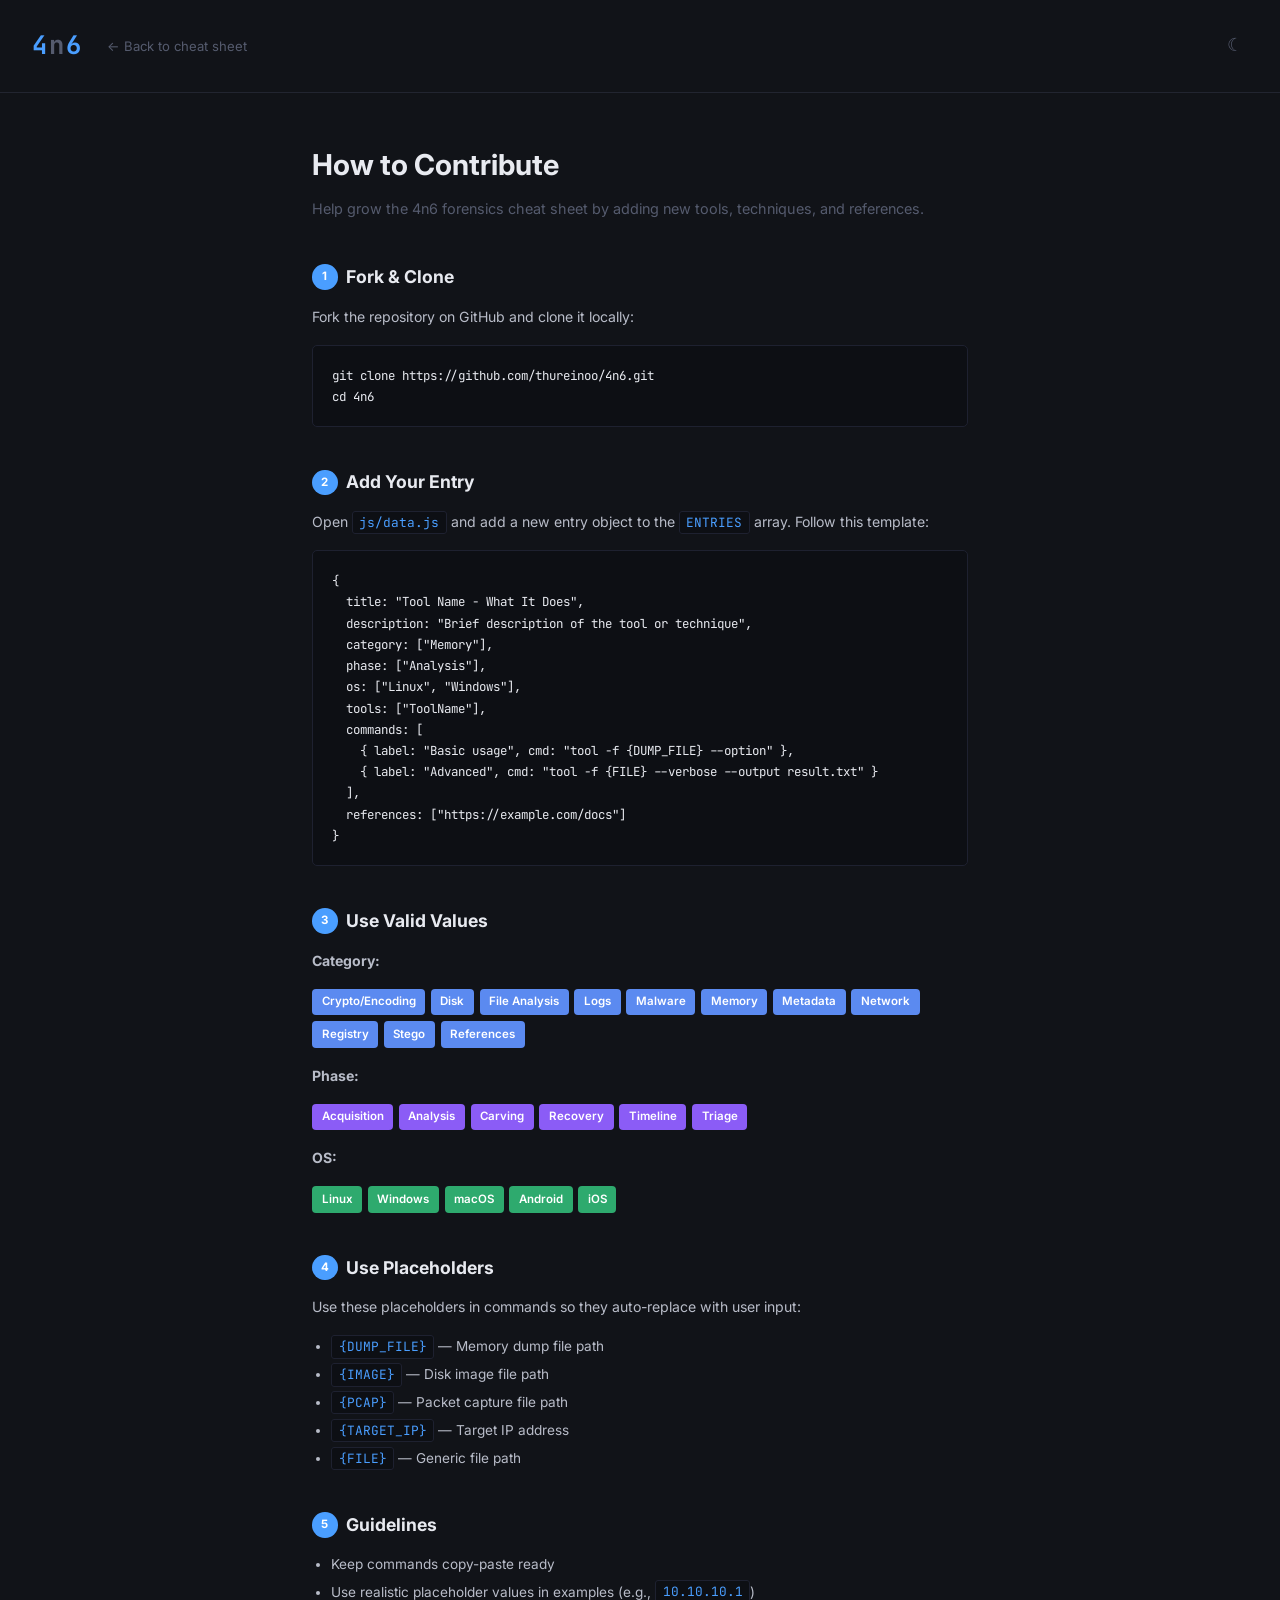
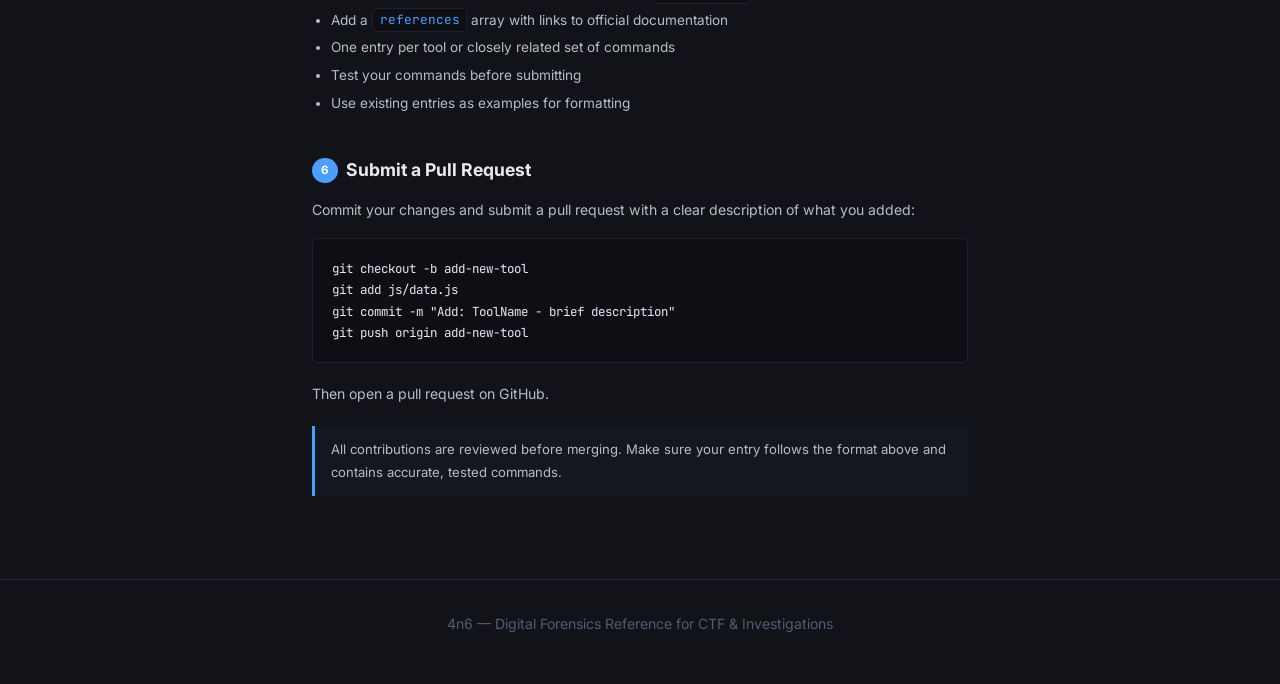
==== contribute.html @ f34f19ec "Initial commit: 4n6 forensics cheat sheet" ====
<!DOCTYPE html>
<html lang="en">
<head>
  <meta charset="UTF-8">
  <meta name="viewport" content="width=device-width, initial-scale=1.0">
  <title>Contribute — 4n6</title>
  <link rel="preconnect" href="https://fonts.googleapis.com">
  <link href="https://fonts.googleapis.com/css2?family=JetBrains+Mono:wght@400;600&family=Inter:wght@400;500;600;700&display=swap" rel="stylesheet">
  <style>
    :root {
      --bg: #111318;
      --bg-card: #15171e;
      --text: #b8bcc8;
      --text-dim: #555b6e;
      --text-bright: #e8eaf0;
      --accent: #4a9eff;
      --border: #222530;
      --code-bg: #0d0f14;
      --code-border: #1e2130;
      --mono: 'JetBrains Mono', 'Fira Code', 'Consolas', monospace;
      --sans: 'Inter', -apple-system, BlinkMacSystemFont, 'Segoe UI', sans-serif;
    }

    [data-theme="light"] {
      --bg: #f8f9fb;
      --bg-card: #fff;
      --text: #444a5a;
      --text-dim: #9298a8;
      --text-bright: #1a1e2a;
      --accent: #2a7de1;
      --border: #e8eaef;
      --code-bg: #f4f5f8;
      --code-border: #e4e6ec;
    }

    *, *::before, *::after { box-sizing: border-box; margin: 0; padding: 0; }

    body {
      font-family: var(--sans);
      background: var(--bg);
      color: var(--text);
      line-height: 1.7;
      min-height: 100vh;
    }

    ::selection { background: var(--accent); color: #fff; }
    a { color: var(--accent); text-decoration: none; }
    a:hover { text-decoration: underline; }

    .header {
      border-bottom: 1px solid var(--border);
      padding: 1.5rem 2rem;
      display: flex;
      align-items: center;
      justify-content: space-between;
    }

    .header-left {
      display: flex;
      align-items: center;
      gap: 1.5rem;
    }

    .logo {
      font-family: var(--mono);
      font-size: 1.6rem;
      font-weight: 700;
      color: var(--accent);
      letter-spacing: 2px;
      text-decoration: none;
    }

    .logo:hover { text-decoration: none; }
    .logo span { color: var(--text-dim); }

    .back-link {
      font-size: 0.82rem;
      color: var(--text-dim);
    }

    .theme-btn {
      background: none;
      border: none;
      color: var(--text-dim);
      font-size: 1.1rem;
      cursor: pointer;
      padding: 0.3rem;
    }

    .theme-btn:hover { color: var(--accent); }

    .container {
      max-width: 720px;
      margin: 0 auto;
      padding: 3rem 2rem 4rem;
    }

    h1 {
      font-size: 1.8rem;
      font-weight: 700;
      color: var(--text-bright);
      margin-bottom: 0.5rem;
    }

    .subtitle {
      font-size: 0.9rem;
      color: var(--text-dim);
      margin-bottom: 2.5rem;
    }

    h2 {
      font-size: 1.1rem;
      font-weight: 700;
      color: var(--text-bright);
      margin-top: 2.5rem;
      margin-bottom: 0.8rem;
      display: flex;
      align-items: center;
      gap: 0.5rem;
    }

    h2 .step {
      background: var(--accent);
      color: #fff;
      font-size: 0.72rem;
      font-weight: 700;
      width: 1.6rem;
      height: 1.6rem;
      border-radius: 50%;
      display: flex;
      align-items: center;
      justify-content: center;
      flex-shrink: 0;
    }

    p {
      margin-bottom: 1rem;
      font-size: 0.88rem;
    }

    code {
      font-family: var(--mono);
      font-size: 0.8rem;
      background: var(--code-bg);
      border: 1px solid var(--code-border);
      padding: 0.15rem 0.4rem;
      border-radius: 3px;
      color: var(--accent);
    }

    pre {
      background: var(--code-bg);
      border: 1px solid var(--code-border);
      border-radius: 5px;
      padding: 1.2rem;
      overflow-x: auto;
      margin-bottom: 1.2rem;
      font-family: var(--mono);
      font-size: 0.78rem;
      line-height: 1.7;
      color: var(--text-bright);
    }

    ul {
      margin-bottom: 1rem;
      padding-left: 1.2rem;
    }

    li {
      font-size: 0.85rem;
      margin-bottom: 0.3rem;
    }

    .values-grid {
      display: flex;
      flex-wrap: wrap;
      gap: 0.35rem;
      margin-bottom: 1rem;
    }

    .val {
      font-size: 0.72rem;
      font-weight: 600;
      padding: 0.22rem 0.6rem;
      border-radius: 4px;
      color: #fff;
    }

    .val-cat { background: #5b8af0; }
    .val-phase { background: #8b5cf6; }
    .val-os { background: #2eaa6e; }

    .note {
      background: var(--bg-card);
      border-left: 3px solid var(--accent);
      padding: 0.8rem 1rem;
      margin: 1.2rem 0;
      font-size: 0.82rem;
      border-radius: 0 4px 4px 0;
    }

    .footer {
      text-align: center;
      padding: 2rem;
      color: var(--text-dim);
      font-size: 0.7rem;
      border-top: 1px solid var(--border);
    }

    ::-webkit-scrollbar { width: 0; }

    @media (max-width: 600px) {
      .container { padding: 2rem 1rem; }
      h1 { font-size: 1.4rem; }
    }
  </style>
</head>
<body>

  <div class="header">
    <div class="header-left">
      <a href="index.html" class="logo">4<span>n</span>6</a>
      <a href="index.html" class="back-link">&larr; Back to cheat sheet</a>
    </div>
    <button class="theme-btn" id="theme-switch" title="Toggle theme">
      <span id="toggle-icon">&#9790;</span>
    </button>
  </div>

  <div class="container">
    <h1>How to Contribute</h1>
    <p class="subtitle">Help grow the 4n6 forensics cheat sheet by adding new tools, techniques, and references.</p>

    <h2><span class="step">1</span> Fork & Clone</h2>
    <p>Fork the repository on GitHub and clone it locally:</p>
    <pre>git clone https://github.com/thureinoo/4n6.git
cd 4n6</pre>

    <h2><span class="step">2</span> Add Your Entry</h2>
    <p>Open <code>js/data.js</code> and add a new entry object to the <code>ENTRIES</code> array. Follow this template:</p>
    <pre>{
  title: "Tool Name - What It Does",
  description: "Brief description of the tool or technique",
  category: ["Memory"],
  phase: ["Analysis"],
  os: ["Linux", "Windows"],
  tools: ["ToolName"],
  commands: [
    { label: "Basic usage", cmd: "tool -f {DUMP_FILE} --option" },
    { label: "Advanced", cmd: "tool -f {FILE} --verbose --output result.txt" }
  ],
  references: ["https://example.com/docs"]
}</pre>

    <h2><span class="step">3</span> Use Valid Values</h2>
    <p><strong>Category:</strong></p>
    <div class="values-grid">
      <span class="val val-cat">Crypto/Encoding</span>
      <span class="val val-cat">Disk</span>
      <span class="val val-cat">File Analysis</span>
      <span class="val val-cat">Logs</span>
      <span class="val val-cat">Malware</span>
      <span class="val val-cat">Memory</span>
      <span class="val val-cat">Metadata</span>
      <span class="val val-cat">Network</span>
      <span class="val val-cat">Registry</span>
      <span class="val val-cat">Stego</span>
      <span class="val val-cat">References</span>
    </div>

    <p><strong>Phase:</strong></p>
    <div class="values-grid">
      <span class="val val-phase">Acquisition</span>
      <span class="val val-phase">Analysis</span>
      <span class="val val-phase">Carving</span>
      <span class="val val-phase">Recovery</span>
      <span class="val val-phase">Timeline</span>
      <span class="val val-phase">Triage</span>
    </div>

    <p><strong>OS:</strong></p>
    <div class="values-grid">
      <span class="val val-os">Linux</span>
      <span class="val val-os">Windows</span>
      <span class="val val-os">macOS</span>
      <span class="val val-os">Android</span>
      <span class="val val-os">iOS</span>
    </div>

    <h2><span class="step">4</span> Use Placeholders</h2>
    <p>Use these placeholders in commands so they auto-replace with user input:</p>
    <ul>
      <li><code>{DUMP_FILE}</code> &mdash; Memory dump file path</li>
      <li><code>{IMAGE}</code> &mdash; Disk image file path</li>
      <li><code>{PCAP}</code> &mdash; Packet capture file path</li>
      <li><code>{TARGET_IP}</code> &mdash; Target IP address</li>
      <li><code>{FILE}</code> &mdash; Generic file path</li>
    </ul>

    <h2><span class="step">5</span> Guidelines</h2>
    <ul>
      <li>Keep commands copy-paste ready</li>
      <li>Use realistic placeholder values in examples (e.g., <code>10.10.10.1</code>)</li>
      <li>Add a <code>references</code> array with links to official documentation</li>
      <li>One entry per tool or closely related set of commands</li>
      <li>Test your commands before submitting</li>
      <li>Use existing entries as examples for formatting</li>
    </ul>

    <h2><span class="step">6</span> Submit a Pull Request</h2>
    <p>Commit your changes and submit a pull request with a clear description of what you added:</p>
    <pre>git checkout -b add-new-tool
git add js/data.js
git commit -m "Add: ToolName - brief description"
git push origin add-new-tool</pre>
    <p>Then open a pull request on GitHub.</p>

    <div class="note">
      All contributions are reviewed before merging. Make sure your entry follows the format above and contains accurate, tested commands.
    </div>
  </div>

  <div class="footer">
    <p>4n6 &mdash; Digital Forensics Reference for CTF & Investigations</p>
  </div>

  <script>
    const saved = localStorage.getItem("4n6-theme");
    const btn = document.getElementById("theme-switch");
    const icon = document.getElementById("toggle-icon");
    if (saved === "light") {
      document.documentElement.setAttribute("data-theme", "light");
      icon.innerHTML = "&#9788;";
    }
    btn.addEventListener("click", () => {
      const isLight = document.documentElement.getAttribute("data-theme") === "light";
      if (isLight) {
        document.documentElement.removeAttribute("data-theme");
        localStorage.setItem("4n6-theme", "dark");
        icon.innerHTML = "&#9790;";
      } else {
        document.documentElement.setAttribute("data-theme", "light");
        localStorage.setItem("4n6-theme", "light");
        icon.innerHTML = "&#9788;";
      }
    });
  </script>
</body>
</html>
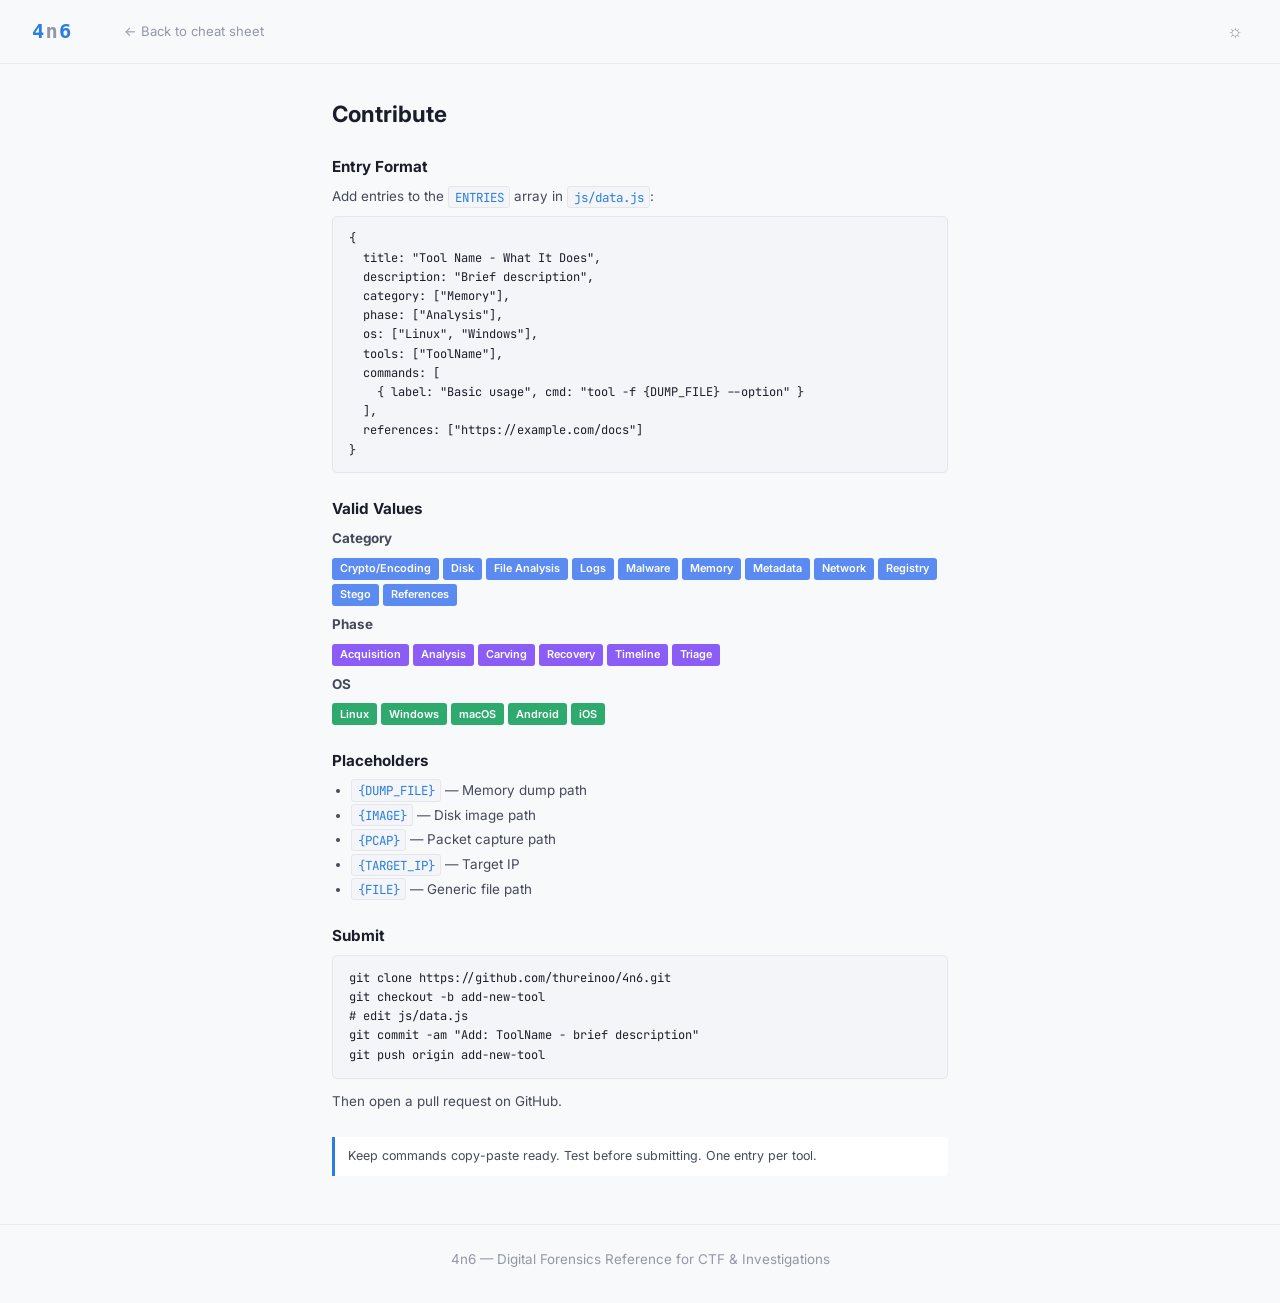
==== commit 22513cbd: "update" ====
--- a/contribute.html
+++ b/contribute.html
@@ -4,10 +4,25 @@
   <meta charset="UTF-8">
   <meta name="viewport" content="width=device-width, initial-scale=1.0">
   <title>Contribute — 4n6</title>
+  <link rel="icon" type="image/svg+xml" href="assets/favicon.svg">
   <link rel="preconnect" href="https://fonts.googleapis.com">
   <link href="https://fonts.googleapis.com/css2?family=JetBrains+Mono:wght@400;600&family=Inter:wght@400;500;600;700&display=swap" rel="stylesheet">
   <style>
     :root {
+      --bg: #f8f9fb;
+      --bg-card: #fff;
+      --text: #444a5a;
+      --text-dim: #9298a8;
+      --text-bright: #1a1e2a;
+      --accent: #2a7de1;
+      --border: #e8eaef;
+      --code-bg: #f4f5f8;
+      --code-border: #e4e6ec;
+      --mono: 'JetBrains Mono', 'Fira Code', 'Consolas', monospace;
+      --sans: 'Inter', -apple-system, BlinkMacSystemFont, 'Segoe UI', sans-serif;
+    }
+
+    [data-theme="dark"] {
       --bg: #111318;
       --bg-card: #15171e;
       --text: #b8bcc8;
@@ -17,20 +32,6 @@
       --border: #222530;
       --code-bg: #0d0f14;
       --code-border: #1e2130;
-      --mono: 'JetBrains Mono', 'Fira Code', 'Consolas', monospace;
-      --sans: 'Inter', -apple-system, BlinkMacSystemFont, 'Segoe UI', sans-serif;
-    }
-
-    [data-theme="light"] {
-      --bg: #f8f9fb;
-      --bg-card: #fff;
-      --text: #444a5a;
-      --text-dim: #9298a8;
-      --text-bright: #1a1e2a;
-      --accent: #2a7de1;
-      --border: #e8eaef;
-      --code-bg: #f4f5f8;
-      --code-border: #e4e6ec;
     }
 
     *, *::before, *::after { box-sizing: border-box; margin: 0; padding: 0; }
@@ -39,7 +40,7 @@
       font-family: var(--sans);
       background: var(--bg);
       color: var(--text);
-      line-height: 1.7;
+      line-height: 1.6;
       min-height: 100vh;
     }
 
@@ -49,17 +50,13 @@
 
     .header {
       border-bottom: 1px solid var(--border);
-      padding: 1.5rem 2rem;
+      padding: 1rem 2rem;
       display: flex;
       align-items: center;
       justify-content: space-between;
     }
 
-    .header-left {
-      display: flex;
-      align-items: center;
-      gap: 1.5rem;
-    }
+    .header-left { display: flex; align-items: center; gap: 1.5rem; }
 
     .logo {
       font-family: var(--mono);
@@ -71,12 +68,9 @@
     }
 
     .logo:hover { text-decoration: none; }
-    .logo span { color: var(--text-dim); }
-
-    .back-link {
-      font-size: 0.82rem;
-      color: var(--text-dim);
-    }
+    .logo-img { height: 1.6rem; width: auto; display: block; }
+
+    .back-link { font-size: 0.82rem; color: var(--text-dim); }
 
     .theme-btn {
       background: none;
@@ -86,64 +80,45 @@
       cursor: pointer;
       padding: 0.3rem;
     }
-
     .theme-btn:hover { color: var(--accent); }
 
     .container {
-      max-width: 720px;
+      max-width: 680px;
       margin: 0 auto;
-      padding: 3rem 2rem 4rem;
+      padding: 2rem 2rem 3rem;
     }
 
     h1 {
-      font-size: 1.8rem;
+      font-size: 1.4rem;
       font-weight: 700;
       color: var(--text-bright);
-      margin-bottom: 0.5rem;
-    }
-
-    .subtitle {
-      font-size: 0.9rem;
-      color: var(--text-dim);
-      margin-bottom: 2.5rem;
+      margin-bottom: 1.5rem;
     }
 
     h2 {
-      font-size: 1.1rem;
+      font-size: 0.95rem;
       font-weight: 700;
       color: var(--text-bright);
-      margin-top: 2.5rem;
-      margin-bottom: 0.8rem;
-      display: flex;
-      align-items: center;
-      gap: 0.5rem;
-    }
-
-    h2 .step {
-      background: var(--accent);
-      color: #fff;
-      font-size: 0.72rem;
-      font-weight: 700;
-      width: 1.6rem;
-      height: 1.6rem;
-      border-radius: 50%;
-      display: flex;
-      align-items: center;
-      justify-content: center;
-      flex-shrink: 0;
-    }
-
-    p {
-      margin-bottom: 1rem;
-      font-size: 0.88rem;
-    }
+      margin-top: 1.5rem;
+      margin-bottom: 0.4rem;
+    }
+
+    p, li { font-size: 0.84rem; }
+    p { margin-bottom: 0.5rem; }
+
+    ul {
+      margin-bottom: 0.5rem;
+      padding-left: 1.2rem;
+    }
+
+    li { margin-bottom: 0.2rem; }
 
     code {
       font-family: var(--mono);
-      font-size: 0.8rem;
+      font-size: 0.78rem;
       background: var(--code-bg);
       border: 1px solid var(--code-border);
-      padding: 0.15rem 0.4rem;
+      padding: 0.1rem 0.35rem;
       border-radius: 3px;
       color: var(--accent);
     }
@@ -152,56 +127,41 @@
       background: var(--code-bg);
       border: 1px solid var(--code-border);
       border-radius: 5px;
-      padding: 1.2rem;
+      padding: 0.8rem 1rem;
       overflow-x: auto;
-      margin-bottom: 1.2rem;
+      margin-bottom: 0.8rem;
       font-family: var(--mono);
-      font-size: 0.78rem;
-      line-height: 1.7;
+      font-size: 0.75rem;
+      line-height: 1.6;
       color: var(--text-bright);
     }
 
-    ul {
-      margin-bottom: 1rem;
-      padding-left: 1.2rem;
-    }
-
-    li {
-      font-size: 0.85rem;
-      margin-bottom: 0.3rem;
-    }
-
-    .values-grid {
-      display: flex;
-      flex-wrap: wrap;
-      gap: 0.35rem;
-      margin-bottom: 1rem;
-    }
-
-    .val {
-      font-size: 0.72rem;
+    .tags { display: flex; flex-wrap: wrap; gap: 0.25rem; margin-bottom: 0.5rem; }
+
+    .tag {
+      font-size: 0.68rem;
       font-weight: 600;
-      padding: 0.22rem 0.6rem;
-      border-radius: 4px;
+      padding: 0.15rem 0.5rem;
+      border-radius: 3px;
       color: #fff;
     }
 
-    .val-cat { background: #5b8af0; }
-    .val-phase { background: #8b5cf6; }
-    .val-os { background: #2eaa6e; }
+    .tag-cat { background: #5b8af0; }
+    .tag-phase { background: #8b5cf6; }
+    .tag-os { background: #2eaa6e; }
 
     .note {
       background: var(--bg-card);
       border-left: 3px solid var(--accent);
-      padding: 0.8rem 1rem;
-      margin: 1.2rem 0;
-      font-size: 0.82rem;
+      padding: 0.6rem 0.8rem;
+      margin-top: 1.5rem;
+      font-size: 0.78rem;
       border-radius: 0 4px 4px 0;
     }
 
     .footer {
       text-align: center;
-      padding: 2rem;
+      padding: 1.5rem;
       color: var(--text-dim);
       font-size: 0.7rem;
       border-top: 1px solid var(--border);
@@ -210,8 +170,8 @@
     ::-webkit-scrollbar { width: 0; }
 
     @media (max-width: 600px) {
-      .container { padding: 2rem 1rem; }
-      h1 { font-size: 1.4rem; }
+      .container { padding: 1.5rem 1rem; }
+      h1 { font-size: 1.2rem; }
     }
   </style>
 </head>
@@ -219,104 +179,84 @@
 
   <div class="header">
     <div class="header-left">
-      <a href="index.html" class="logo">4<span>n</span>6</a>
+      <a href="index.html" class="logo"><img src="assets/logo.svg" alt="4n6" class="logo-img"></a>
       <a href="index.html" class="back-link">&larr; Back to cheat sheet</a>
     </div>
     <button class="theme-btn" id="theme-switch" title="Toggle theme">
-      <span id="toggle-icon">&#9790;</span>
+      <span id="toggle-icon">&#9788;</span>
     </button>
   </div>
 
   <div class="container">
-    <h1>How to Contribute</h1>
-    <p class="subtitle">Help grow the 4n6 forensics cheat sheet by adding new tools, techniques, and references.</p>
-
-    <h2><span class="step">1</span> Fork & Clone</h2>
-    <p>Fork the repository on GitHub and clone it locally:</p>
-    <pre>git clone https://github.com/thureinoo/4n6.git
-cd 4n6</pre>
-
-    <h2><span class="step">2</span> Add Your Entry</h2>
-    <p>Open <code>js/data.js</code> and add a new entry object to the <code>ENTRIES</code> array. Follow this template:</p>
+    <h1>Contribute</h1>
+
+    <h2>Entry Format</h2>
+    <p>Add entries to the <code>ENTRIES</code> array in <code>js/data.js</code>:</p>
     <pre>{
   title: "Tool Name - What It Does",
-  description: "Brief description of the tool or technique",
+  description: "Brief description",
   category: ["Memory"],
   phase: ["Analysis"],
   os: ["Linux", "Windows"],
   tools: ["ToolName"],
   commands: [
-    { label: "Basic usage", cmd: "tool -f {DUMP_FILE} --option" },
-    { label: "Advanced", cmd: "tool -f {FILE} --verbose --output result.txt" }
+    { label: "Basic usage", cmd: "tool -f {DUMP_FILE} --option" }
   ],
   references: ["https://example.com/docs"]
 }</pre>
 
-    <h2><span class="step">3</span> Use Valid Values</h2>
-    <p><strong>Category:</strong></p>
-    <div class="values-grid">
-      <span class="val val-cat">Crypto/Encoding</span>
-      <span class="val val-cat">Disk</span>
-      <span class="val val-cat">File Analysis</span>
-      <span class="val val-cat">Logs</span>
-      <span class="val val-cat">Malware</span>
-      <span class="val val-cat">Memory</span>
-      <span class="val val-cat">Metadata</span>
-      <span class="val val-cat">Network</span>
-      <span class="val val-cat">Registry</span>
-      <span class="val val-cat">Stego</span>
-      <span class="val val-cat">References</span>
-    </div>
-
-    <p><strong>Phase:</strong></p>
-    <div class="values-grid">
-      <span class="val val-phase">Acquisition</span>
-      <span class="val val-phase">Analysis</span>
-      <span class="val val-phase">Carving</span>
-      <span class="val val-phase">Recovery</span>
-      <span class="val val-phase">Timeline</span>
-      <span class="val val-phase">Triage</span>
-    </div>
-
-    <p><strong>OS:</strong></p>
-    <div class="values-grid">
-      <span class="val val-os">Linux</span>
-      <span class="val val-os">Windows</span>
-      <span class="val val-os">macOS</span>
-      <span class="val val-os">Android</span>
-      <span class="val val-os">iOS</span>
-    </div>
-
-    <h2><span class="step">4</span> Use Placeholders</h2>
-    <p>Use these placeholders in commands so they auto-replace with user input:</p>
+    <h2>Valid Values</h2>
+    <p><strong>Category</strong></p>
+    <div class="tags">
+      <span class="tag tag-cat">Crypto/Encoding</span>
+      <span class="tag tag-cat">Disk</span>
+      <span class="tag tag-cat">File Analysis</span>
+      <span class="tag tag-cat">Logs</span>
+      <span class="tag tag-cat">Malware</span>
+      <span class="tag tag-cat">Memory</span>
+      <span class="tag tag-cat">Metadata</span>
+      <span class="tag tag-cat">Network</span>
+      <span class="tag tag-cat">Registry</span>
+      <span class="tag tag-cat">Stego</span>
+      <span class="tag tag-cat">References</span>
+    </div>
+    <p><strong>Phase</strong></p>
+    <div class="tags">
+      <span class="tag tag-phase">Acquisition</span>
+      <span class="tag tag-phase">Analysis</span>
+      <span class="tag tag-phase">Carving</span>
+      <span class="tag tag-phase">Recovery</span>
+      <span class="tag tag-phase">Timeline</span>
+      <span class="tag tag-phase">Triage</span>
+    </div>
+    <p><strong>OS</strong></p>
+    <div class="tags">
+      <span class="tag tag-os">Linux</span>
+      <span class="tag tag-os">Windows</span>
+      <span class="tag tag-os">macOS</span>
+      <span class="tag tag-os">Android</span>
+      <span class="tag tag-os">iOS</span>
+    </div>
+
+    <h2>Placeholders</h2>
     <ul>
-      <li><code>{DUMP_FILE}</code> &mdash; Memory dump file path</li>
-      <li><code>{IMAGE}</code> &mdash; Disk image file path</li>
-      <li><code>{PCAP}</code> &mdash; Packet capture file path</li>
-      <li><code>{TARGET_IP}</code> &mdash; Target IP address</li>
-      <li><code>{FILE}</code> &mdash; Generic file path</li>
+      <li><code>{DUMP_FILE}</code> — Memory dump path</li>
+      <li><code>{IMAGE}</code> — Disk image path</li>
+      <li><code>{PCAP}</code> — Packet capture path</li>
+      <li><code>{TARGET_IP}</code> — Target IP</li>
+      <li><code>{FILE}</code> — Generic file path</li>
     </ul>
 
-    <h2><span class="step">5</span> Guidelines</h2>
-    <ul>
-      <li>Keep commands copy-paste ready</li>
-      <li>Use realistic placeholder values in examples (e.g., <code>10.10.10.1</code>)</li>
-      <li>Add a <code>references</code> array with links to official documentation</li>
-      <li>One entry per tool or closely related set of commands</li>
-      <li>Test your commands before submitting</li>
-      <li>Use existing entries as examples for formatting</li>
-    </ul>
-
-    <h2><span class="step">6</span> Submit a Pull Request</h2>
-    <p>Commit your changes and submit a pull request with a clear description of what you added:</p>
-    <pre>git checkout -b add-new-tool
-git add js/data.js
-git commit -m "Add: ToolName - brief description"
+    <h2>Submit</h2>
+    <pre>git clone https://github.com/thureinoo/4n6.git
+git checkout -b add-new-tool
+# edit js/data.js
+git commit -am "Add: ToolName - brief description"
 git push origin add-new-tool</pre>
     <p>Then open a pull request on GitHub.</p>
 
     <div class="note">
-      All contributions are reviewed before merging. Make sure your entry follows the format above and contains accurate, tested commands.
+      Keep commands copy-paste ready. Test before submitting. One entry per tool.
     </div>
   </div>
 
@@ -328,20 +268,23 @@
     const saved = localStorage.getItem("4n6-theme");
     const btn = document.getElementById("theme-switch");
     const icon = document.getElementById("toggle-icon");
-    if (saved === "light") {
+    if (saved === "dark") {
+      document.documentElement.setAttribute("data-theme", "dark");
+      icon.innerHTML = "&#9790;";
+    } else {
       document.documentElement.setAttribute("data-theme", "light");
       icon.innerHTML = "&#9788;";
     }
     btn.addEventListener("click", () => {
-      const isLight = document.documentElement.getAttribute("data-theme") === "light";
-      if (isLight) {
-        document.documentElement.removeAttribute("data-theme");
-        localStorage.setItem("4n6-theme", "dark");
-        icon.innerHTML = "&#9790;";
-      } else {
+      const isDark = document.documentElement.getAttribute("data-theme") === "dark";
+      if (isDark) {
         document.documentElement.setAttribute("data-theme", "light");
         localStorage.setItem("4n6-theme", "light");
         icon.innerHTML = "&#9788;";
+      } else {
+        document.documentElement.setAttribute("data-theme", "dark");
+        localStorage.setItem("4n6-theme", "dark");
+        icon.innerHTML = "&#9790;";
       }
     });
   </script>
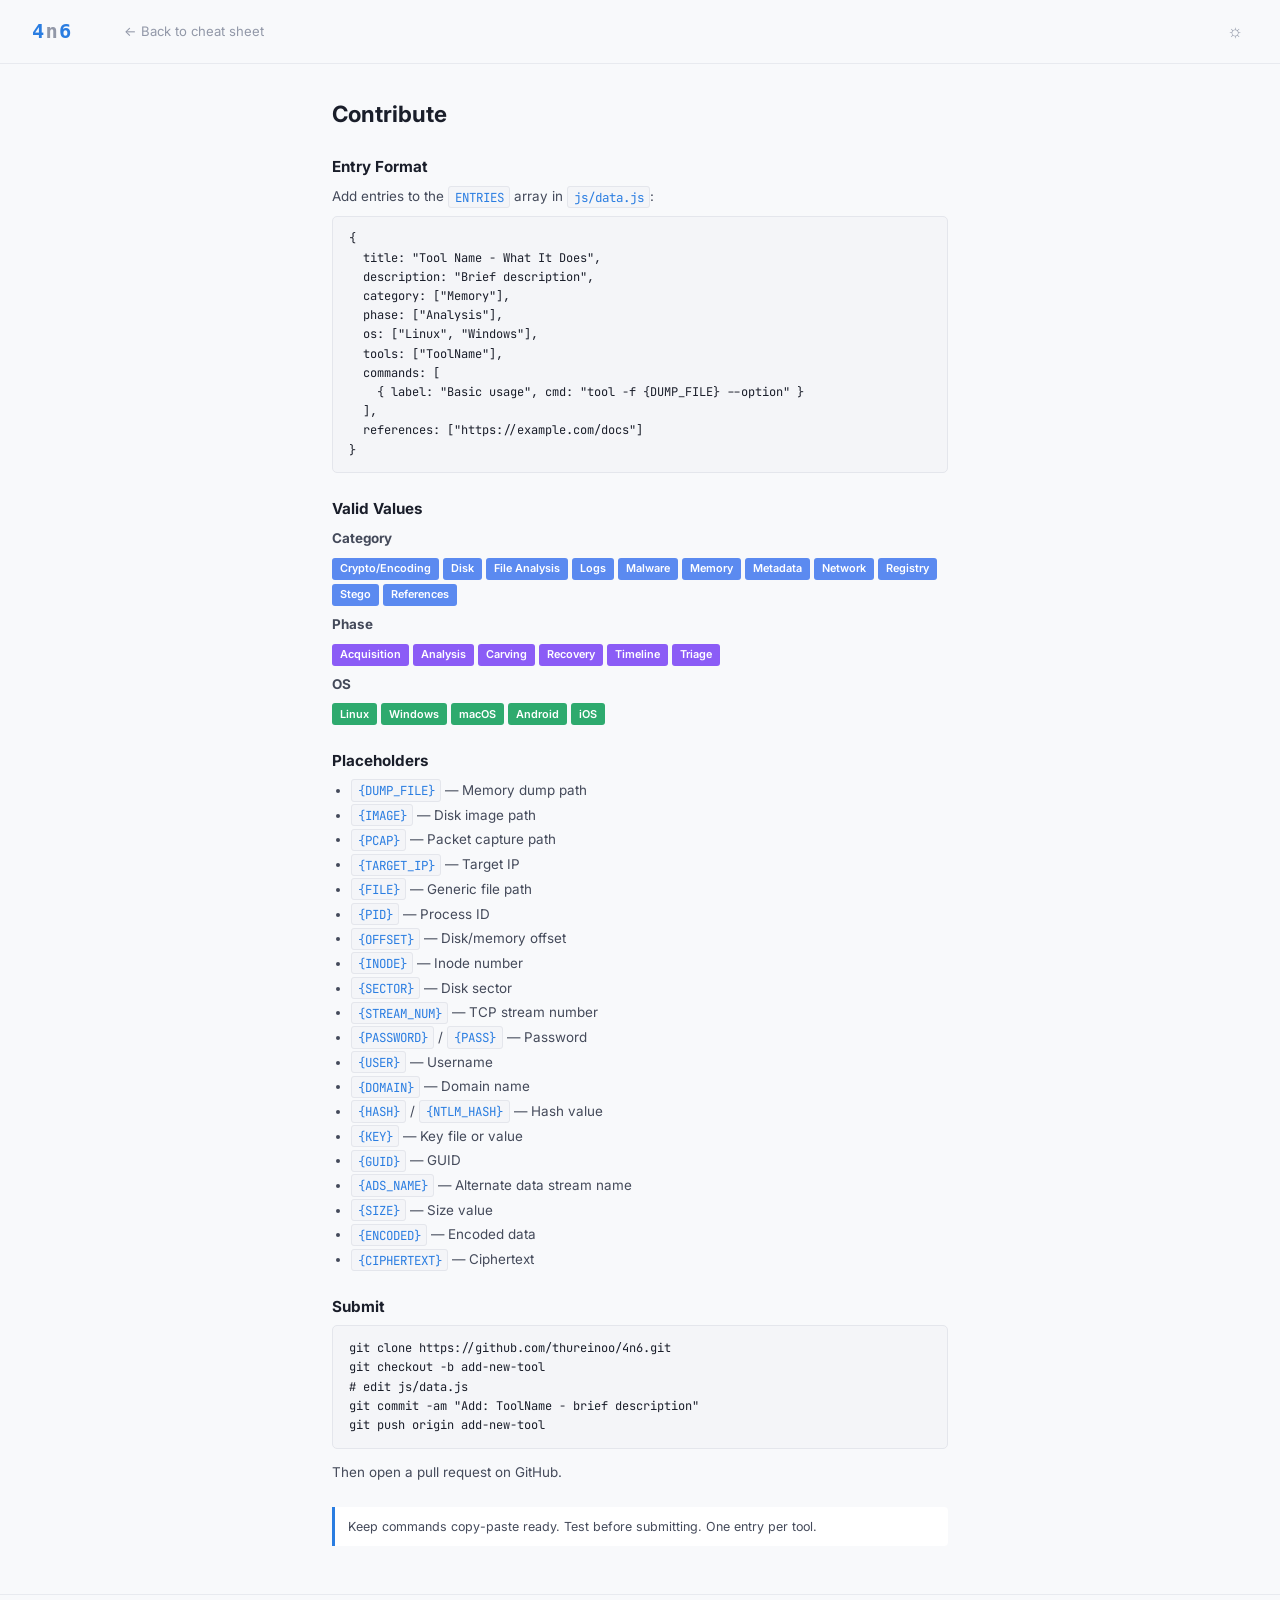
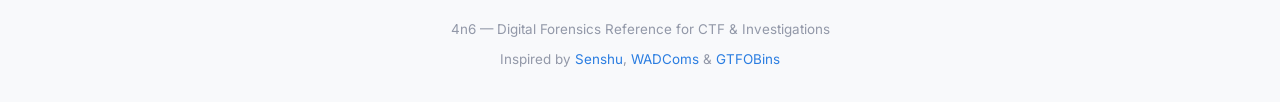
==== commit 3875cc25: "update" ====
--- a/contribute.html
+++ b/contribute.html
@@ -7,6 +7,7 @@
   <link rel="icon" type="image/svg+xml" href="assets/favicon.svg">
   <link rel="preconnect" href="https://fonts.googleapis.com">
   <link href="https://fonts.googleapis.com/css2?family=JetBrains+Mono:wght@400;600&family=Inter:wght@400;500;600;700&display=swap" rel="stylesheet">
+  <script data-goatcounter="https://4n6.goatcounter.com/count" async src="//gc.zgo.at/count.js"></script>
   <style>
     :root {
       --bg: #f8f9fb;
@@ -245,6 +246,21 @@
       <li><code>{PCAP}</code> — Packet capture path</li>
       <li><code>{TARGET_IP}</code> — Target IP</li>
       <li><code>{FILE}</code> — Generic file path</li>
+      <li><code>{PID}</code> — Process ID</li>
+      <li><code>{OFFSET}</code> — Disk/memory offset</li>
+      <li><code>{INODE}</code> — Inode number</li>
+      <li><code>{SECTOR}</code> — Disk sector</li>
+      <li><code>{STREAM_NUM}</code> — TCP stream number</li>
+      <li><code>{PASSWORD}</code> / <code>{PASS}</code> — Password</li>
+      <li><code>{USER}</code> — Username</li>
+      <li><code>{DOMAIN}</code> — Domain name</li>
+      <li><code>{HASH}</code> / <code>{NTLM_HASH}</code> — Hash value</li>
+      <li><code>{KEY}</code> — Key file or value</li>
+      <li><code>{GUID}</code> — GUID</li>
+      <li><code>{ADS_NAME}</code> — Alternate data stream name</li>
+      <li><code>{SIZE}</code> — Size value</li>
+      <li><code>{ENCODED}</code> — Encoded data</li>
+      <li><code>{CIPHERTEXT}</code> — Ciphertext</li>
     </ul>
 
     <h2>Submit</h2>
@@ -262,6 +278,7 @@
 
   <div class="footer">
     <p>4n6 &mdash; Digital Forensics Reference for CTF & Investigations</p>
+    <p>Inspired by <a href="https://thureinoo.github.io/senshu/" target="_blank">Senshu</a>, <a href="https://wadcoms.github.io/" target="_blank">WADComs</a> & <a href="https://gtfobins.github.io/" target="_blank">GTFOBins</a></p>
   </div>
 
   <script>
